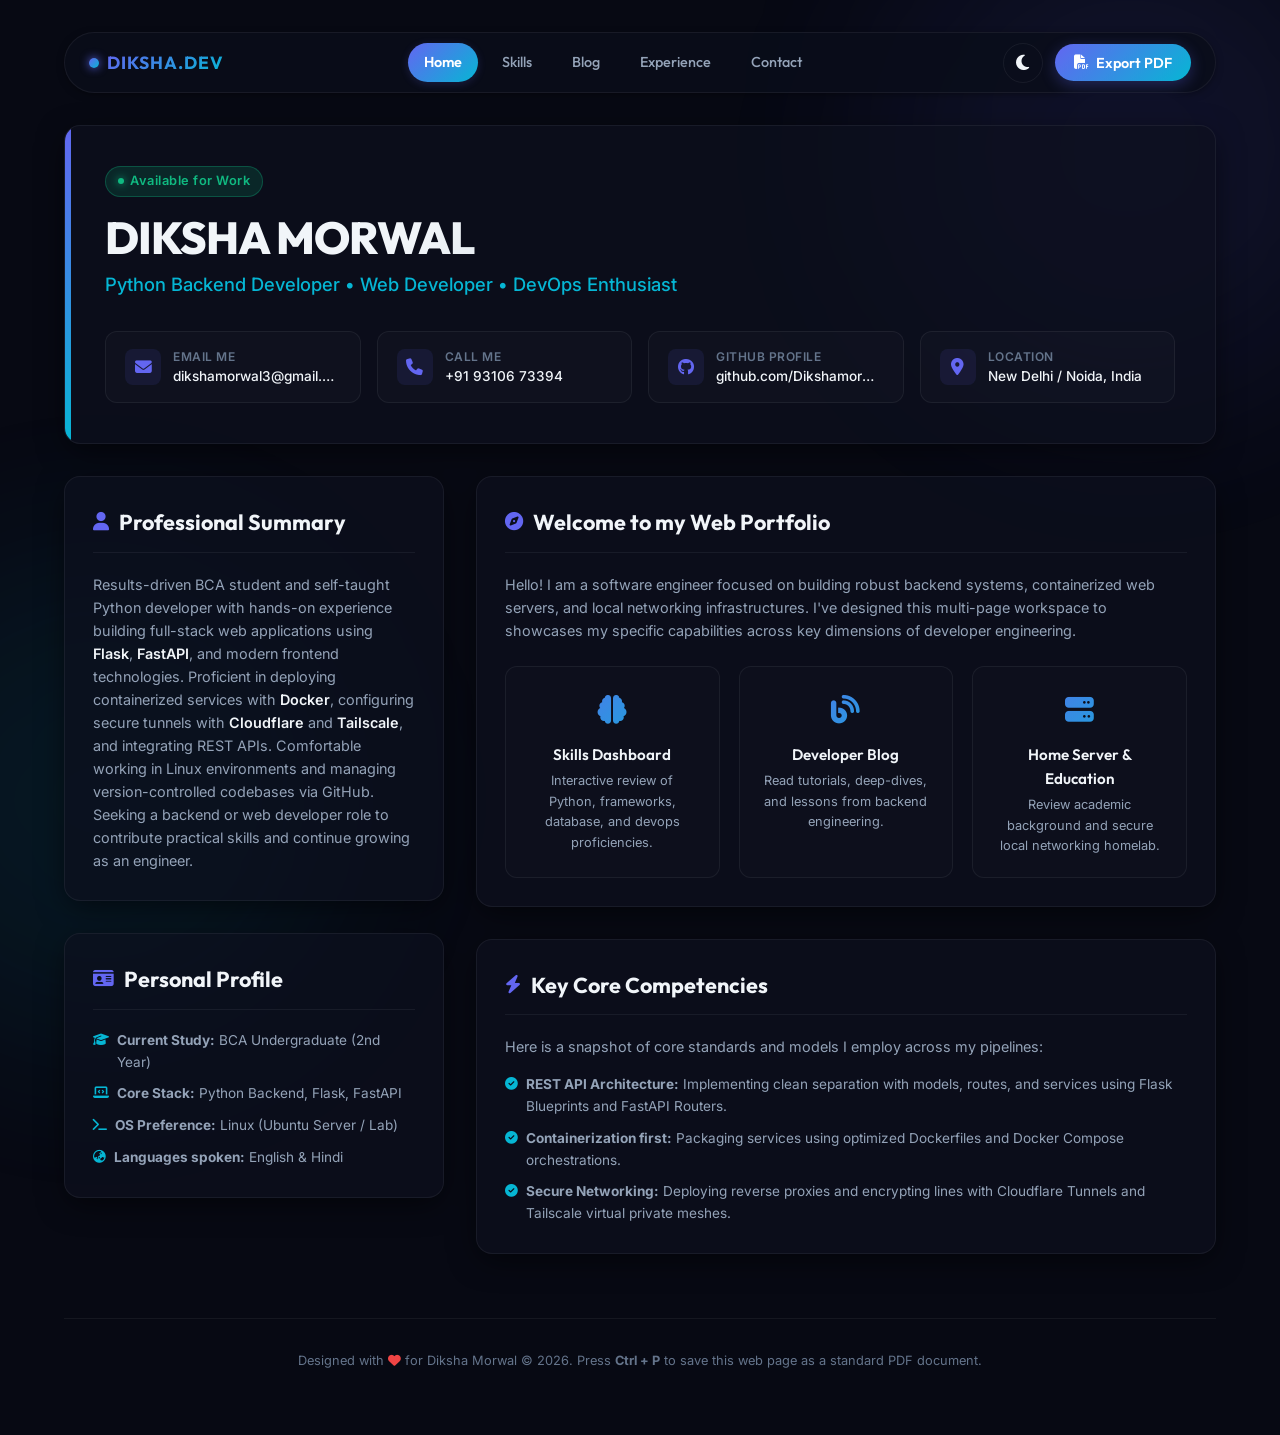
==== Desktop/my resume/index.html @ 6a2a5f1f "Add portfolio website with blog, skills, experience, and contact pages" ====
<!DOCTYPE html>
<html lang="en" data-theme="dark">
<head>
    <meta charset="UTF-8">
    <meta name="viewport" content="width=device-width, initial-scale=1.0">
    <title>Diksha Morwal - Home | Python Backend Developer</title>
    <meta name="description" content="Professional portfolio of Diksha Morwal, Python Backend Developer & Web Developer. Explore skills, projects, and home server setups.">
    <!-- Google Fonts -->
    <link rel="preconnect" href="https://fonts.googleapis.com">
    <link rel="preconnect" href="https://fonts.gstatic.com" crossorigin>
    <link href="https://fonts.googleapis.com/css2?family=Inter:wght@300;400;500;600;700&family=Outfit:wght@400;500;600;700;800&display=swap" rel="stylesheet">
    <!-- FontAwesome Icons -->
    <link rel="stylesheet" href="https://cdnjs.cloudflare.com/ajax/libs/font-awesome/6.4.0/css/all.min.css">
    <!-- Stylesheet -->
    <link rel="stylesheet" href="style.css">
</head>
<body>
    <!-- Background Elements -->
    <div class="bg-glow bg-glow-1"></div>
    <div class="bg-glow bg-glow-2"></div>

    <div class="container animate-fade-in">
        <!-- Floating Navigation & Action Bar -->
        <header class="action-bar no-print">
            <div class="action-logo">
                <span class="logo-dot"></span>
                <span class="logo-text">DIKSHA.DEV</span>
            </div>
            <!-- Dynamic Navigation Links -->
            <nav class="nav-links">
                <a href="index.html" class="nav-link active">Home</a>
                <a href="skills.html" class="nav-link">Skills</a>
                <a href="blog.html" class="nav-link">Blog</a>
                <a href="experience.html" class="nav-link">Experience</a>
                <a href="contact.html" class="nav-link">Contact</a>
            </nav>
            <div class="action-buttons">
                <button id="theme-toggle" class="btn-action" title="Toggle Light/Dark Mode" aria-label="Toggle Light/Dark Mode">
                    <i class="fas fa-moon moon-icon"></i>
                    <i class="fas fa-sun sun-icon"></i>
                </button>
                <button onclick="window.print()" class="btn-primary" title="Print or Save as PDF">
                    <i class="fas fa-file-pdf"></i> <span>Export PDF</span>
                </button>
            </div>
        </header>

        <!-- Main Resume Frame -->
        <div class="resume-wrapper">
            
            <!-- Hero Header Section -->
            <section class="hero-section">
                <div class="hero-content">
                    <div class="hero-text">
                        <div class="hero-badge">Available for Work</div>
                        <h1 class="name-title">DIKSHA MORWAL</h1>
                        <p class="role-subtitle">Python Backend Developer &bull; Web Developer &bull; DevOps Enthusiast</p>
                    </div>
                    <!-- Contact Cards -->
                    <div class="contact-grid">
                        <a href="mailto:dikshamorwal3@gmail.com" class="contact-card">
                            <div class="contact-icon"><i class="fas fa-envelope"></i></div>
                            <div class="contact-info">
                                <span class="contact-label">Email Me</span>
                                <span class="contact-value">dikshamorwal3@gmail.com</span>
                            </div>
                        </a>
                        <a href="tel:+919310673394" class="contact-card">
                            <div class="contact-icon"><i class="fas fa-phone"></i></div>
                            <div class="contact-info">
                                <span class="contact-label">Call Me</span>
                                <span class="contact-value">+91 93106 73394</span>
                            </div>
                        </a>
                        <a href="https://github.com/Dikshamorwal" target="_blank" rel="noopener noreferrer" class="contact-card">
                            <div class="contact-icon"><i class="fab fa-github"></i></div>
                            <div class="contact-info">
                                <span class="contact-label">GitHub Profile</span>
                                <span class="contact-value">github.com/Dikshamorwal</span>
                            </div>
                        </a>
                        <div class="contact-card no-link">
                            <div class="contact-icon"><i class="fas fa-map-marker-alt"></i></div>
                            <div class="contact-info">
                                <span class="contact-label">Location</span>
                                <span class="contact-value">New Delhi / Noida, India</span>
                            </div>
                        </div>
                    </div>
                </div>
            </section>

            <!-- Two-Column Layout -->
            <div class="resume-columns">
                
                <!-- Left Column (General Summary & Professional profile) -->
                <aside class="left-column">
                    <!-- Professional Summary -->
                    <div class="resume-card summary-card">
                        <h2 class="section-title"><i class="fas fa-user"></i> Professional Summary</h2>
                        <p class="summary-text">
                            Results-driven BCA student and self-taught Python developer with hands-on experience building full-stack web applications using <strong>Flask</strong>, <strong>FastAPI</strong>, and modern frontend technologies. Proficient in deploying containerized services with <strong>Docker</strong>, configuring secure tunnels with <strong>Cloudflare</strong> and <strong>Tailscale</strong>, and integrating REST APIs. Comfortable working in Linux environments and managing version-controlled codebases via GitHub. Seeking a backend or web developer role to contribute practical skills and continue growing as an engineer.
                        </p>
                    </div>

                    <!-- Personal Information quick list -->
                    <div class="resume-card summary-card">
                        <h2 class="section-title"><i class="fas fa-id-card"></i> Personal Profile</h2>
                        <ul class="additional-list">
                            <li><i class="fas fa-graduation-cap"></i> <span><strong>Current Study:</strong> BCA Undergraduate (2nd Year)</span></li>
                            <li><i class="fas fa-laptop-code"></i> <span><strong>Core Stack:</strong> Python Backend, Flask, FastAPI</span></li>
                            <li><i class="fas fa-terminal"></i> <span><strong>OS Preference:</strong> Linux (Ubuntu Server / Lab)</span></li>
                            <li><i class="fas fa-globe-asia"></i> <span><strong>Languages spoken:</strong> English & Hindi</span></li>
                        </ul>
                    </div>
                </aside>

                <!-- Right Column (Highlights & Quick navigation buttons) -->
                <main class="right-column">
                    <div class="resume-card">
                        <h2 class="section-title"><i class="fas fa-compass"></i> Welcome to my Web Portfolio</h2>
                        <p class="summary-text" style="margin-bottom: 1.5rem;">
                            Hello! I am a software engineer focused on building robust backend systems, containerized web servers, and local networking infrastructures. I've designed this multi-page workspace to showcases my specific capabilities across key dimensions of developer engineering.
                        </p>
                        
                        <div class="lab-infra-diagram">
                            <a href="skills.html" class="lab-node" style="text-decoration: none; color: inherit;">
                                <div class="lab-node-icon"><i class="fas fa-brain"></i></div>
                                <h4>Skills Dashboard</h4>
                                <p>Interactive review of Python, frameworks, database, and devops proficiencies.</p>
                            </a>
                            <a href="blog.html" class="lab-node" style="text-decoration: none; color: inherit;">
                                <div class="lab-node-icon"><i class="fas fa-blog"></i></div>
                                <h4>Developer Blog</h4>
                                <p>Read tutorials, deep-dives, and lessons from backend engineering.</p>
                            </a>
                            <a href="experience.html" class="lab-node" style="text-decoration: none; color: inherit;">
                                <div class="lab-node-icon"><i class="fas fa-server"></i></div>
                                <h4>Home Server & Education</h4>
                                <p>Review academic background and secure local networking homelab.</p>
                            </a>
                        </div>
                    </div>

                    <div class="resume-card">
                        <h2 class="section-title"><i class="fas fa-bolt"></i> Key Core Competencies</h2>
                        <p class="summary-text" style="margin-bottom: 1rem;">
                            Here is a snapshot of core standards and models I employ across my pipelines:
                        </p>
                        <ul class="additional-list">
                            <li><i class="fas fa-check-circle"></i> <span><strong>REST API Architecture:</strong> Implementing clean separation with models, routes, and services using Flask Blueprints and FastAPI Routers.</span></li>
                            <li><i class="fas fa-check-circle"></i> <span><strong>Containerization first:</strong> Packaging services using optimized Dockerfiles and Docker Compose orchestrations.</span></li>
                            <li><i class="fas fa-check-circle"></i> <span><strong>Secure Networking:</strong> Deploying reverse proxies and encrypting lines with Cloudflare Tunnels and Tailscale virtual private meshes.</span></li>
                        </ul>
                    </div>
                </main>

            </div>
        </div>

        <!-- Footer -->
        <footer class="resume-footer no-print">
            <p>Designed with <i class="fas fa-heart"></i> for Diksha Morwal &copy; 2026. Press <strong>Ctrl + P</strong> to save this web page as a standard PDF document.</p>
        </footer>
    </div>

    <!-- Script file for UI Interactivity -->
    <script src="script.js"></script>
</body>
</html>
---- Desktop/my resume/style.css ----
/* -------------------------------------------------------------
   DESIGN SYSTEM & CUSTOM PROPERTIES
   ------------------------------------------------------------- */
:root {
    /* Fonts */
    --font-primary: 'Inter', -apple-system, BlinkMacSystemFont, "Segoe UI", Roboto, sans-serif;
    --font-heading: 'Outfit', sans-serif;

    /* Transition Speeds */
    --transition-fast: 0.2s ease;
    --transition-normal: 0.3s ease;
    --transition-slow: 0.5s ease;

    /* Theme - Dark Mode (Default) */
    --bg-primary: #070913;
    --bg-card: rgba(13, 17, 30, 0.7);
    --bg-action: rgba(10, 14, 26, 0.85);
    --border-color: rgba(255, 255, 255, 0.06);
    --border-hover: rgba(99, 102, 241, 0.35);
    --text-primary: #f1f5f9;
    --text-secondary: #94a3b8;
    --text-muted: #64748b;
    --accent-color: #6366f1; /* Indigo */
    --accent-cyan: #06b6d4;  /* Cyan */
    --accent-gradient: linear-gradient(135deg, #6366f1 0%, #06b6d4 100%);
    --bg-glow-1: rgba(99, 102, 241, 0.12);
    --bg-glow-2: rgba(6, 182, 212, 0.1);
    
    /* Tech Stack Colors for tags */
    --color-python: #3776AB;
    --color-js: #F7DF1E;
    --color-c: #A8B9CC;
    --color-flask: #000000;
    --color-fastapi: #059669;
    --color-html: #E34F26;
    --color-css: #1572B6;
    --color-tailwind: #06B6D4;
    --color-bootstrap: #7952B3;
    --color-sqlite: #003B57;
    --color-mongodb: #47A248;
    --color-docker: #2496ED;
    --color-linux: #FCC624;
    --color-git: #F05032;
    --color-cloudflare: #F38020;
    --color-tailscale: #ff4d4d;
    --color-ai: #8b5cf6;
    
    --shadow-sm: 0 2px 8px -2px rgba(0, 0, 0, 0.5);
    --shadow-md: 0 8px 30px -4px rgba(0, 0, 0, 0.6);
    --shadow-glow: 0 0 20px rgba(99, 102, 241, 0.15);
    --card-radius: 16px;
}

/* Light Theme Variables */
[data-theme="light"] {
    --bg-primary: #f8fafc;
    --bg-card: rgba(255, 255, 255, 0.85);
    --bg-action: rgba(241, 245, 249, 0.9);
    --border-color: rgba(15, 23, 42, 0.08);
    --border-hover: rgba(79, 70, 229, 0.25);
    --text-primary: #0f172a;
    --text-secondary: #475569;
    --text-muted: #64748b;
    --accent-color: #4f46e5;
    --accent-cyan: #0891b2;
    --accent-gradient: linear-gradient(135deg, #4f46e5 0%, #0891b2 100%);
    --bg-glow-1: rgba(79, 70, 229, 0.06);
    --bg-glow-2: rgba(8, 145, 178, 0.05);
    
    --shadow-sm: 0 2px 8px -2px rgba(15, 23, 42, 0.08);
    --shadow-md: 0 10px 30px -5px rgba(15, 23, 42, 0.06);
    --shadow-glow: 0 4px 20px rgba(79, 70, 229, 0.06);
    --color-flask: #475569;
}

/* -------------------------------------------------------------
   CSS RESET & BASE STYLES
   ------------------------------------------------------------- */
* {
    box-sizing: border-box;
    margin: 0;
    padding: 0;
    scrollbar-width: thin;
    scrollbar-color: var(--accent-color) var(--bg-primary);
}

body {
    font-family: var(--font-primary);
    background-color: var(--bg-primary);
    color: var(--text-primary);
    line-height: 1.6;
    overflow-x: hidden;
    transition: background-color var(--transition-normal), color var(--transition-normal);
}

/* Custom Scrollbar */
::-webkit-scrollbar {
    width: 8px;
}
::-webkit-scrollbar-track {
    background: var(--bg-primary);
}
::-webkit-scrollbar-thumb {
    background: var(--accent-color);
    border-radius: 4px;
}
::-webkit-scrollbar-thumb:hover {
    background: var(--accent-cyan);
}

/* Page Fade In Animation */
@keyframes pageFadeIn {
    from {
        opacity: 0;
        transform: translateY(12px);
    }
    to {
        opacity: 1;
        transform: translateY(0);
    }
}
.animate-fade-in {
    animation: pageFadeIn 0.5s cubic-bezier(0.16, 1, 0.3, 1) forwards;
}

/* Background Ambient Glows */
.bg-glow {
    position: fixed;
    width: 500px;
    height: 500px;
    border-radius: 50%;
    filter: blur(100px);
    z-index: -1;
    pointer-events: none;
    opacity: 0.8;
    transition: background var(--transition-normal);
}
.bg-glow-1 {
    top: -100px;
    right: -100px;
    background: var(--bg-glow-1);
}
.bg-glow-2 {
    bottom: -150px;
    left: -150px;
    background: var(--bg-glow-2);
}

.container {
    width: 100%;
    max-width: 1200px;
    margin: 0 auto;
    padding: 2rem 1.5rem;
}

/* -------------------------------------------------------------
   FLOATING ACTION & NAVIGATION BAR (UPDATED)
   ------------------------------------------------------------- */
.action-bar {
    display: flex;
    justify-content: space-between;
    align-items: center;
    background: var(--bg-action);
    backdrop-filter: blur(12px);
    -webkit-backdrop-filter: blur(12px);
    border: 1px solid var(--border-color);
    border-radius: 50px;
    padding: 0.6rem 1.5rem;
    margin-bottom: 2rem;
    box-shadow: var(--shadow-sm);
    position: sticky;
    top: 1rem;
    z-index: 100;
    transition: all var(--transition-normal);
}
.action-logo {
    display: flex;
    align-items: center;
    gap: 8px;
}
.logo-dot {
    width: 10px;
    height: 10px;
    background: var(--accent-gradient);
    border-radius: 50%;
    display: inline-block;
    box-shadow: 0 0 10px var(--accent-color);
}
.logo-text {
    font-family: var(--font-heading);
    font-weight: 700;
    font-size: 1.1rem;
    letter-spacing: 1px;
    background: var(--accent-gradient);
    -webkit-background-clip: text;
    -webkit-text-fill-color: transparent;
}

/* Center Navigation Links */
.nav-links {
    display: flex;
    align-items: center;
    gap: 8px;
}
.nav-link {
    text-decoration: none;
    color: var(--text-secondary);
    font-family: var(--font-heading);
    font-weight: 500;
    font-size: 0.9rem;
    padding: 0.5rem 1rem;
    border-radius: 20px;
    transition: all var(--transition-fast);
}
.nav-link:hover {
    color: var(--text-primary);
    background: rgba(255, 255, 255, 0.04);
}
.nav-link.active {
    color: #ffffff;
    background: var(--accent-gradient);
    font-weight: 600;
    box-shadow: 0 2px 8px rgba(99, 102, 241, 0.2);
}
[data-theme="light"] .nav-link.active {
    color: #ffffff;
}

.action-buttons {
    display: flex;
    align-items: center;
    gap: 12px;
}

/* Filter active bar */
.filter-indicator {
    background: rgba(99, 102, 241, 0.15);
    border: 1px solid var(--accent-color);
    border-radius: 30px;
    padding: 4px 12px;
    display: flex;
    align-items: center;
    gap: 8px;
    font-size: 0.8rem;
    color: var(--text-primary);
}
.filter-indicator button {
    background: none;
    border: none;
    color: var(--text-primary);
    cursor: pointer;
    font-size: 0.8rem;
    display: flex;
    align-items: center;
}
.filter-indicator button:hover {
    color: #ef4444;
}
.hidden {
    display: none !important;
}

/* Button UI */
.btn-action {
    background: transparent;
    border: 1px solid var(--border-color);
    color: var(--text-primary);
    width: 40px;
    height: 40px;
    border-radius: 50%;
    cursor: pointer;
    display: flex;
    align-items: center;
    justify-content: center;
    font-size: 1.1rem;
    transition: all var(--transition-fast);
}
.btn-action:hover {
    border-color: var(--border-hover);
    color: var(--accent-color);
    box-shadow: var(--shadow-glow);
}
.btn-primary {
    background: var(--accent-gradient);
    border: none;
    color: #ffffff;
    padding: 0.6rem 1.2rem;
    border-radius: 30px;
    cursor: pointer;
    font-family: var(--font-heading);
    font-weight: 600;
    display: flex;
    align-items: center;
    gap: 8px;
    font-size: 0.9rem;
    box-shadow: 0 4px 15px rgba(99, 102, 241, 0.3);
    transition: all var(--transition-fast);
}
.btn-primary:hover {
    transform: translateY(-2px);
    box-shadow: 0 6px 20px rgba(99, 102, 241, 0.45);
}

/* Theme Icon Transitions */
.moon-icon { display: block; }
.sun-icon { display: none; }
[data-theme="light"] .moon-icon { display: none; }
[data-theme="light"] .sun-icon { display: block; }

/* -------------------------------------------------------------
   HERO / HEADER SECTION
   ------------------------------------------------------------- */
.resume-wrapper {
    display: flex;
    flex-direction: column;
    gap: 2rem;
}
.hero-section {
    background: var(--bg-card);
    backdrop-filter: blur(16px);
    -webkit-backdrop-filter: blur(16px);
    border: 1px solid var(--border-color);
    border-radius: var(--card-radius);
    padding: 2.5rem;
    box-shadow: var(--shadow-md);
    position: relative;
    overflow: hidden;
}
.hero-section::before {
    content: '';
    position: absolute;
    top: 0;
    left: 0;
    width: 6px;
    height: 100%;
    background: var(--accent-gradient);
}
.hero-badge {
    background: rgba(16, 185, 129, 0.15);
    color: #10b981;
    border: 1px solid rgba(16, 185, 129, 0.3);
    padding: 4px 12px;
    border-radius: 20px;
    font-size: 0.8rem;
    font-weight: 600;
    display: inline-flex;
    align-items: center;
    gap: 6px;
    margin-bottom: 1rem;
    letter-spacing: 0.5px;
}
.hero-badge::before {
    content: '';
    width: 6px;
    height: 6px;
    background: #10b981;
    border-radius: 50%;
    display: inline-block;
    box-shadow: 0 0 8px #10b981;
}
.name-title {
    font-family: var(--font-heading);
    font-weight: 800;
    font-size: 2.8rem;
    letter-spacing: -1px;
    line-height: 1.1;
    background: linear-gradient(135deg, var(--text-primary) 30%, var(--text-secondary) 100%);
    -webkit-background-clip: text;
    -webkit-text-fill-color: transparent;
    margin-bottom: 0.5rem;
}
.role-subtitle {
    font-size: 1.15rem;
    color: var(--accent-cyan);
    font-weight: 500;
    margin-bottom: 2rem;
}

/* Contact Details Cards */
.contact-grid {
    display: grid;
    grid-template-columns: repeat(auto-fit, minmax(220px, 1fr));
    gap: 1rem;
}
.contact-card {
    display: flex;
    align-items: center;
    gap: 12px;
    padding: 0.9rem 1.2rem;
    background: rgba(255, 255, 255, 0.02);
    border: 1px solid var(--border-color);
    border-radius: 12px;
    text-decoration: none;
    color: inherit;
    transition: all var(--transition-fast);
}
.contact-card:not(.no-link):hover {
    background: rgba(99, 102, 241, 0.05);
    border-color: var(--border-hover);
    transform: translateY(-2px);
}
.contact-icon {
    width: 36px;
    height: 36px;
    border-radius: 8px;
    background: rgba(99, 102, 241, 0.1);
    color: var(--accent-color);
    display: flex;
    align-items: center;
    justify-content: center;
    font-size: 1.05rem;
    flex-shrink: 0;
    transition: background var(--transition-fast);
}
.contact-card:not(.no-link):hover .contact-icon {
    background: var(--accent-gradient);
    color: #ffffff;
}
.contact-info {
    display: flex;
    flex-direction: column;
    overflow: hidden;
}
.contact-label {
    font-size: 0.75rem;
    color: var(--text-muted);
    font-weight: 600;
    text-transform: uppercase;
    letter-spacing: 0.5px;
}
.contact-value {
    font-size: 0.85rem;
    color: var(--text-primary);
    font-weight: 500;
    white-space: nowrap;
    text-overflow: ellipsis;
    overflow: hidden;
}

/* -------------------------------------------------------------
   TWO COLUMN CONTENT SECTION
   ------------------------------------------------------------- */
.resume-columns {
    display: grid;
    grid-template-columns: 380px 1fr;
    gap: 2rem;
    align-items: start;
}

/* Card Styling */
.resume-card {
    background: var(--bg-card);
    backdrop-filter: blur(16px);
    -webkit-backdrop-filter: blur(16px);
    border: 1px solid var(--border-color);
    border-radius: var(--card-radius);
    padding: 1.75rem;
    box-shadow: var(--shadow-md);
    margin-bottom: 2rem;
    transition: all var(--transition-normal);
}
.resume-card:hover {
    border-color: var(--border-hover);
    box-shadow: var(--shadow-glow), var(--shadow-md);
}

.section-title {
    font-family: var(--font-heading);
    font-weight: 700;
    font-size: 1.35rem;
    margin-bottom: 1.25rem;
    display: flex;
    align-items: center;
    gap: 10px;
    color: var(--text-primary);
    border-bottom: 1px solid var(--border-color);
    padding-bottom: 0.75rem;
}
.section-title i {
    color: var(--accent-color);
    font-size: 1.15rem;
}
.section-tip {
    font-size: 0.75rem;
    color: var(--text-muted);
    margin-top: -0.75rem;
    margin-bottom: 1rem;
    display: flex;
    align-items: center;
    gap: 4px;
}

/* -------------------------------------------------------------
   LEFT COLUMN STYLES
   ------------------------------------------------------------- */
.left-column {
    display: flex;
    flex-direction: column;
}
.summary-text {
    font-size: 0.9rem;
    color: var(--text-secondary);
    line-height: 1.6;
}
.summary-text strong {
    color: var(--text-primary);
    font-weight: 600;
}

/* Skill Tags Styles */
.skills-container {
    display: flex;
    flex-direction: column;
    gap: 1.25rem;
}
.skill-category h3 {
    font-size: 0.85rem;
    font-weight: 600;
    text-transform: uppercase;
    color: var(--text-muted);
    letter-spacing: 0.5px;
    margin-bottom: 0.6rem;
}
.skill-tags {
    display: flex;
    flex-wrap: wrap;
    gap: 8px;
}
.skill-tag {
    font-size: 0.8rem;
    font-weight: 500;
    background: rgba(255, 255, 255, 0.03);
    border: 1px solid var(--border-color);
    color: var(--text-secondary);
    padding: 5px 12px;
    border-radius: 20px;
    cursor: pointer;
    display: flex;
    align-items: center;
    gap: 6px;
    transition: all var(--transition-fast);
    user-select: none;
}
.skill-tag:hover {
    background: rgba(99, 102, 241, 0.08);
    border-color: var(--accent-color);
    color: var(--text-primary);
    transform: scale(1.03);
}

/* Clickable active skill tag */
.skill-tag.active {
    background: var(--accent-gradient) !important;
    color: #ffffff !important;
    border-color: transparent !important;
    box-shadow: 0 2px 10px rgba(99, 102, 241, 0.35);
}

/* Specific Skill Tag Brand Colors on Hover */
.skill-tag:hover .text-python { color: var(--color-python); }
.skill-tag:hover .text-js { color: var(--color-js); }
.skill-tag:hover .text-c { color: var(--color-c); }
.skill-tag:hover .text-flask { color: #f1f5f9; }
[data-theme="light"] .skill-tag:hover .text-flask { color: #000; }
.skill-tag:hover .text-fastapi { color: var(--color-fastapi); }
.skill-tag:hover .text-api { color: var(--accent-cyan); }
.skill-tag:hover .text-html { color: var(--color-html); }
.skill-tag:hover .text-css { color: var(--color-css); }
.skill-tag:hover .text-tailwind { color: var(--color-tailwind); }
.skill-tag:hover .text-bootstrap { color: var(--color-bootstrap); }
.skill-tag:hover .text-sqlite { color: var(--color-sqlite); }
.skill-tag:hover .text-mongodb { color: var(--color-mongodb); }
.skill-tag:hover .text-docker { color: var(--color-docker); }
.skill-tag:hover .text-linux { color: var(--color-linux); }
.skill-tag:hover .text-git { color: var(--color-git); }
.skill-tag:hover .text-cloudflare { color: var(--color-cloudflare); }
.skill-tag:hover .text-tailscale { color: var(--color-tailscale); }
.skill-tag:hover .text-ai { color: var(--color-ai); }

/* Timeline (Education) */
.timeline {
    position: relative;
    padding-left: 20px;
    border-left: 2px solid var(--border-color);
    display: flex;
    flex-direction: column;
    gap: 1.5rem;
}
.timeline-item {
    position: relative;
}
.timeline-dot {
    position: absolute;
    left: -27px;
    top: 5px;
    width: 12px;
    height: 12px;
    border-radius: 50%;
    background: var(--bg-primary);
    border: 2px solid var(--accent-color);
    transition: all var(--transition-fast);
}
.timeline-item:hover .timeline-dot {
    background: var(--accent-cyan);
    border-color: var(--accent-cyan);
    box-shadow: 0 0 8px var(--accent-cyan);
    transform: scale(1.2);
}
.timeline-header {
    display: flex;
    flex-direction: column;
    margin-bottom: 4px;
}
.timeline-date {
    font-size: 0.75rem;
    font-weight: 600;
    color: var(--accent-cyan);
}
.timeline-degree {
    font-family: var(--font-heading);
    font-size: 0.95rem;
    font-weight: 700;
    color: var(--text-primary);
}
.timeline-institution {
    font-size: 0.85rem;
    color: var(--text-secondary);
    margin-bottom: 6px;
}
.timeline-tag {
    display: inline-block;
    font-size: 0.7rem;
    font-weight: 600;
    text-transform: uppercase;
    letter-spacing: 0.5px;
    background: rgba(255, 255, 255, 0.04);
    border: 1px solid var(--border-color);
    color: var(--text-muted);
    padding: 2px 8px;
    border-radius: 4px;
}

/* -------------------------------------------------------------
   SKILLS PAGE & SHIELD/PROGRESS BAR UI (NEW)
   ------------------------------------------------------------- */
.skills-grid {
    display: grid;
    grid-template-columns: repeat(auto-fit, minmax(320px, 1fr));
    gap: 1.5rem;
}
.skill-prof-item {
    margin-bottom: 1.2rem;
}
.skill-prof-header {
    display: flex;
    justify-content: space-between;
    align-items: center;
    font-size: 0.9rem;
    font-weight: 500;
    color: var(--text-primary);
    margin-bottom: 4px;
}
.skill-prof-header span i {
    width: 20px;
    margin-right: 4px;
}
.skill-percent {
    font-size: 0.8rem;
    color: var(--accent-cyan);
    font-weight: 600;
}
.progress-bar-container {
    width: 100%;
    height: 6px;
    background: rgba(255, 255, 255, 0.04);
    border-radius: 10px;
    overflow: hidden;
    position: relative;
    border: 1px solid rgba(255, 255, 255, 0.02);
}
.progress-bar-fill {
    height: 100%;
    background: var(--accent-gradient);
    border-radius: 10px;
    width: 0%; /* Populated by JS on load */
    transition: width 1.2s cubic-bezier(0.16, 1, 0.3, 1);
}

/* -------------------------------------------------------------
   PROJECTS SEARCH & LIST STYLES (UPDATED)
   ------------------------------------------------------------- */
.search-filter-wrapper {
    display: flex;
    gap: 1rem;
    margin-bottom: 1.5rem;
    flex-wrap: wrap;
}
.search-container {
    position: relative;
    flex: 1;
    min-width: 260px;
}
.search-container i {
    position: absolute;
    left: 14px;
    top: 50%;
    transform: translateY(-50%);
    color: var(--text-muted);
}
.search-input {
    width: 100%;
    background: rgba(255, 255, 255, 0.02);
    border: 1px solid var(--border-color);
    border-radius: 30px;
    padding: 0.65rem 1rem 0.65rem 2.5rem;
    color: var(--text-primary);
    font-family: var(--font-primary);
    font-size: 0.9rem;
    transition: all var(--transition-fast);
}
.search-input:focus {
    outline: none;
    border-color: var(--accent-color);
    background: rgba(99, 102, 241, 0.04);
    box-shadow: var(--shadow-glow);
}

.projects-list {
    display: flex;
    flex-direction: column;
    gap: 1.5rem;
}

.project-item {
    border: 1px solid var(--border-color);
    border-radius: 12px;
    padding: 1.5rem;
    background: rgba(255, 255, 255, 0.01);
    transition: all var(--transition-normal);
    position: relative;
    overflow: hidden;
}
.project-item::before {
    content: '';
    position: absolute;
    top: 0;
    left: 0;
    width: 4px;
    height: 0%;
    background: var(--accent-gradient);
    transition: height var(--transition-normal);
}
.project-item:hover {
    background: rgba(255, 255, 255, 0.03);
    border-color: var(--border-hover);
    transform: translateX(4px);
}
.project-item:hover::before {
    height: 100%;
}

/* Tag filter highlighting logic */
.project-item.dimmed {
    opacity: 0.15;
    filter: blur(1.5px);
    transform: scale(0.97);
    pointer-events: none;
}
.project-item.highlighted {
    border-color: var(--accent-color);
    box-shadow: var(--shadow-glow);
    background: rgba(99, 102, 241, 0.04);
}

.project-header {
    display: flex;
    justify-content: space-between;
    align-items: center;
    flex-wrap: wrap;
    gap: 10px;
    margin-bottom: 0.75rem;
}
.project-title {
    font-family: var(--font-heading);
    font-size: 1.15rem;
    font-weight: 700;
    color: var(--text-primary);
}
.project-date {
    font-size: 0.75rem;
    font-weight: 600;
    color: var(--accent-cyan);
    background: rgba(6, 182, 212, 0.08);
    padding: 2px 8px;
    border-radius: 4px;
    text-transform: uppercase;
    letter-spacing: 0.5px;
}

.project-tech-badges {
    display: flex;
    flex-wrap: wrap;
    gap: 6px;
    margin-bottom: 1rem;
}
.tech-badge {
    font-size: 0.7rem;
    font-weight: 600;
    background: rgba(255, 255, 255, 0.03);
    border: 1px solid var(--border-color);
    color: var(--text-muted);
    padding: 3px 8px;
    border-radius: 6px;
    display: flex;
    align-items: center;
    gap: 4px;
}
.project-bullets {
    padding-left: 18px;
    font-size: 0.85rem;
    color: var(--text-secondary);
    display: flex;
    flex-direction: column;
    gap: 6px;
}
.project-bullets li {
    list-style-type: square;
}

/* -------------------------------------------------------------
   EXPERIENCE / LAB INFRASTRUCTURE STYLES (NEW)
   ------------------------------------------------------------- */
.lab-infra-diagram {
    display: grid;
    grid-template-columns: repeat(auto-fit, minmax(200px, 1fr));
    gap: 1.2rem;
    margin-top: 1.5rem;
}
.lab-node {
    background: rgba(255, 255, 255, 0.01);
    border: 1px solid var(--border-color);
    border-radius: 12px;
    padding: 1.25rem;
    text-align: center;
    transition: all var(--transition-fast);
}
.lab-node:hover {
    border-color: var(--border-hover);
    background: rgba(99, 102, 241, 0.03);
    transform: translateY(-4px);
}
.lab-node-icon {
    font-size: 1.8rem;
    margin-bottom: 10px;
    background: var(--accent-gradient);
    -webkit-background-clip: text;
    -webkit-text-fill-color: transparent;
}
.lab-node h4 {
    font-family: var(--font-heading);
    font-weight: 600;
    font-size: 0.95rem;
    margin-bottom: 4px;
    color: var(--text-primary);
}
.lab-node p {
    font-size: 0.8rem;
    color: var(--text-secondary);
}

/* -------------------------------------------------------------
   CONTACT FORM & MODAL POPUP STYLES (NEW)
   ------------------------------------------------------------- */
.contact-container-grid {
    display: grid;
    grid-template-columns: 1.2fr 1fr;
    gap: 2rem;
}
@media (max-width: 820px) {
    .contact-container-grid {
        grid-template-columns: 1fr;
    }
}
.contact-form {
    display: flex;
    flex-direction: column;
    gap: 1.2rem;
}
.form-group {
    display: flex;
    flex-direction: column;
    gap: 0.4rem;
}
.form-group label {
    font-size: 0.75rem;
    font-weight: 600;
    color: var(--text-muted);
    text-transform: uppercase;
    letter-spacing: 0.5px;
}
.form-input, .form-textarea {
    background: rgba(255, 255, 255, 0.02);
    border: 1px solid var(--border-color);
    border-radius: 8px;
    padding: 0.8rem 1rem;
    color: var(--text-primary);
    font-family: var(--font-primary);
    font-size: 0.9rem;
    transition: all var(--transition-fast);
}
.form-input:focus, .form-textarea:focus {
    outline: none;
    border-color: var(--accent-color);
    background: rgba(99, 102, 241, 0.04);
    box-shadow: var(--shadow-glow);
}
.form-textarea {
    resize: vertical;
    min-height: 120px;
}
.btn-submit {
    background: var(--accent-gradient);
    border: none;
    color: #ffffff;
    padding: 0.8rem 1.5rem;
    border-radius: 8px;
    cursor: pointer;
    font-family: var(--font-heading);
    font-weight: 600;
    font-size: 0.95rem;
    display: flex;
    align-items: center;
    justify-content: center;
    gap: 10px;
    box-shadow: 0 4px 15px rgba(99, 102, 241, 0.25);
    transition: all var(--transition-fast);
}
.btn-submit:hover {
    transform: translateY(-2px);
    box-shadow: 0 6px 20px rgba(99, 102, 241, 0.4);
}

/* Modal Popup overlay */
.modal-overlay {
    position: fixed;
    top: 0;
    left: 0;
    width: 100%;
    height: 100%;
    background: rgba(4, 6, 12, 0.7);
    backdrop-filter: blur(8px);
    -webkit-backdrop-filter: blur(8px);
    display: flex;
    align-items: center;
    justify-content: center;
    z-index: 1000;
    opacity: 0;
    pointer-events: none;
    transition: opacity var(--transition-normal);
}
.modal-overlay.active {
    opacity: 1;
    pointer-events: auto;
}
.modal-card {
    background: var(--bg-card);
    border: 1px solid var(--border-color);
    border-radius: var(--card-radius);
    padding: 2.5rem;
    max-width: 400px;
    width: 90%;
    text-align: center;
    box-shadow: var(--shadow-md);
    transform: scale(0.9);
    transition: transform var(--transition-normal);
}
.modal-overlay.active .modal-card {
    transform: scale(1);
}
.modal-success-icon {
    width: 60px;
    height: 60px;
    background: rgba(16, 185, 129, 0.15);
    color: #10b981;
    border: 1px solid rgba(16, 185, 129, 0.3);
    border-radius: 50%;
    display: flex;
    align-items: center;
    justify-content: center;
    font-size: 1.8rem;
    margin: 0 auto 1.5rem auto;
    box-shadow: 0 0 15px rgba(16, 185, 129, 0.2);
}
.modal-card h3 {
    font-family: var(--font-heading);
    font-weight: 700;
    font-size: 1.4rem;
    margin-bottom: 0.5rem;
    color: var(--text-primary);
}
.modal-card p {
    font-size: 0.9rem;
    color: var(--text-secondary);
    margin-bottom: 1.5rem;
}

/* Certifications & Additional Info Grid */
.grid-two-rows {
    display: grid;
    grid-template-columns: 1fr 1fr;
    gap: 2rem;
}
.grid-two-rows .resume-card {
    margin-bottom: 0;
}

/* Certifications */
.certs-list {
    display: flex;
    flex-direction: column;
    gap: 1rem;
}
.cert-item {
    display: flex;
    align-items: flex-start;
    gap: 12px;
    background: rgba(255, 255, 255, 0.01);
    border: 1px solid var(--border-color);
    padding: 10px 14px;
    border-radius: 10px;
    transition: all var(--transition-fast);
}
.cert-item:hover {
    border-color: var(--border-hover);
    background: rgba(99, 102, 241, 0.03);
}
.cert-icon {
    font-size: 1.1rem;
    color: var(--accent-cyan);
    margin-top: 2px;
}
.cert-details h4 {
    font-size: 0.85rem;
    font-weight: 600;
    color: var(--text-primary);
}
.cert-details p {
    font-size: 0.75rem;
    color: var(--text-muted);
}

/* Additional Info */
.additional-list {
    display: flex;
    flex-direction: column;
    gap: 10px;
    font-size: 0.85rem;
    color: var(--text-secondary);
}
.additional-list li {
    list-style: none;
    display: flex;
    align-items: flex-start;
    gap: 8px;
}
.additional-list li i {
    color: var(--accent-cyan);
    margin-top: 4px;
    font-size: 0.8rem;
}

/* Footer Section */
.resume-footer {
    text-align: center;
    padding: 2rem 0;
    font-size: 0.8rem;
    color: var(--text-muted);
    border-top: 1px solid var(--border-color);
    margin-top: 2rem;
}
.resume-footer i {
    color: #ef4444;
}

/* -------------------------------------------------------------
   RESPONSIVE DESIGN (MEDIA QUERIES)
   ------------------------------------------------------------- */
@media (max-width: 968px) {
    .resume-columns {
        grid-template-columns: 1fr;
        gap: 0;
    }
    .left-column {
        margin-bottom: 0;
    }
    .grid-two-rows {
        grid-template-columns: 1fr;
        gap: 2rem;
    }
    .action-bar {
        flex-direction: column;
        border-radius: 24px;
        padding: 0.9rem 1.5rem;
        gap: 12px;
    }
    .nav-links {
        width: 100%;
        justify-content: center;
        flex-wrap: wrap;
    }
}

@media (max-width: 600px) {
    .container {
        padding: 1rem 0.75rem;
    }
    .action-bar {
        border-radius: 20px;
        padding: 0.6rem 1rem;
    }
    .action-logo .logo-text {
        font-size: 0.95rem;
    }
    .hero-section {
        padding: 1.5rem;
    }
    .name-title {
        font-size: 2.2rem;
    }
    .role-subtitle {
        font-size: 1rem;
    }
    .contact-grid {
        grid-template-columns: 1fr;
    }
    .resume-card {
        padding: 1.25rem;
    }
    .project-header {
        flex-direction: column;
        align-items: flex-start;
        gap: 4px;
    }
    .project-date {
        align-self: flex-start;
    }
    .btn-primary span {
        display: none;
    }
}

/* -------------------------------------------------------------
   PRINT MEDIA STYLES - PIXEL PERFECT FOR A4 PAPER EXPORT
   ------------------------------------------------------------- */
@media print {
    /* Set page specifications */
    @page {
        size: A4 portrait;
        margin: 15mm 12mm 15mm 12mm;
    }

    /* Core print rules */
    body {
        background: #ffffff !important;
        color: #000000 !important;
        font-size: 9.5pt !important;
        line-height: 1.4 !important;
        font-family: Arial, Helvetica, sans-serif !important;
        -webkit-print-color-adjust: exact;
        print-color-adjust: exact;
    }

    .container {
        max-width: 100% !important;
        padding: 0 !important;
        margin: 0 !important;
    }

    .resume-wrapper {
        gap: 1rem !important;
    }

    /* Hide web elements */
    .no-print, 
    .bg-glow, 
    .hero-badge,
    .section-tip {
        display: none !important;
    }

    /* Header styling for printing */
    .hero-section {
        background: transparent !important;
        border: none !important;
        padding: 0 0 10px 0 !important;
        box-shadow: none !important;
        border-bottom: 2px solid #333333 !important;
        border-radius: 0 !important;
        margin-bottom: 12pt !important;
    }
    .hero-section::before {
        display: none !important;
    }
    .name-title {
        font-size: 24pt !important;
        font-weight: bold !important;
        color: #000000 !important;
        -webkit-text-fill-color: initial !important;
        background: none !important;
        text-align: center;
        margin-bottom: 4pt !important;
    }
    .role-subtitle {
        font-size: 11pt !important;
        font-weight: bold !important;
        color: #333333 !important;
        text-align: center;
        margin-bottom: 10pt !important;
    }

    /* Contact info block formatted horizontally */
    .contact-grid {
        display: flex !important;
        flex-wrap: wrap !important;
        justify-content: center !important;
        gap: 12pt !important;
    }
    .contact-card {
        padding: 0 !important;
        background: transparent !important;
        border: none !important;
        display: inline-flex !important;
        gap: 4px !important;
        font-size: 8.5pt !important;
    }
    .contact-card .contact-icon {
        display: none !important; /* Hide icon box */
    }
    .contact-label {
        display: none !important; /* Hide small label */
    }
    .contact-value {
        color: #000000 !important;
        font-weight: normal !important;
        text-decoration: none !important;
    }

    /* Columns configuration */
    .resume-columns {
        display: block !important; /* Single flow to avoid weird height overflows */
    }

    .resume-card {
        background: transparent !important;
        border: none !important;
        padding: 0 !important;
        margin-bottom: 12pt !important;
        box-shadow: none !important;
        backdrop-filter: none !important;
        -webkit-backdrop-filter: none !important;
    }
    .resume-card:hover {
        box-shadow: none !important;
        border-color: transparent !important;
    }

    .section-title {
        font-size: 12pt !important;
        font-weight: bold !important;
        color: #000000 !important;
        border-bottom: 1px solid #666666 !important;
        padding-bottom: 2pt !important;
        margin-bottom: 6pt !important;
        text-transform: uppercase;
        letter-spacing: 0.5px;
    }
    .section-title i {
        display: none !important;
    }

    .summary-text {
        font-size: 9.5pt !important;
        color: #111111 !important;
    }

    /* Skills list formatted as flow text */
    .skills-container {
        display: block !important;
    }
    .skill-category {
        margin-bottom: 6pt !important;
        display: flex !important;
        align-items: flex-start !important;
        gap: 6px !important;
    }
    .skill-category h3 {
        width: 140px !important;
        min-width: 140px !important;
        font-size: 8.5pt !important;
        color: #333333 !important;
        margin-bottom: 0 !important;
        padding-top: 1pt !important;
    }
    .skill-tags {
        display: flex !important;
        flex-wrap: wrap !important;
        gap: 4pt !important;
    }
    .skill-tag {
        font-size: 8.5pt !important;
        background: transparent !important;
        border: 1px solid #777777 !important;
        color: #000000 !important;
        padding: 1pt 5pt !important;
        border-radius: 3px !important;
    }
    .skill-tag i {
        display: none !important;
    }

    /* Education timeline */
    .timeline {
        border-left: none !important;
        padding-left: 0 !important;
        gap: 8pt !important;
    }
    .timeline-item {
        display: flex !important;
        justify-content: space-between !important;
        align-items: flex-start !important;
    }
    .timeline-dot {
        display: none !important;
    }
    .timeline-header {
        flex-direction: column-reverse !important;
        margin-bottom: 0 !important;
    }
    .timeline-degree {
        font-size: 9.5pt !important;
        color: #000000 !important;
    }
    .timeline-date {
        font-size: 9pt !important;
        color: #333333 !important;
        text-align: right;
    }
    .timeline-institution {
        font-size: 9pt !important;
        color: #444444 !important;
        margin-bottom: 0 !important;
    }
    .timeline-tag {
        display: none !important;
    }

    /* Projects list print adjustments */
    .projects-list {
        gap: 8pt !important;
    }
    .project-item {
        border: none !important;
        padding: 0 !important;
        background: transparent !important;
        margin-bottom: 8pt !important;
    }
    .project-item::before {
        display: none !important;
    }
    .project-header {
        display: flex !important;
        justify-content: space-between !important;
        align-items: center !important;
        margin-bottom: 2pt !important;
    }
    .project-title {
        font-size: 10pt !important;
        font-weight: bold !important;
        color: #000000 !important;
    }
    .project-date {
        font-size: 8.5pt !important;
        color: #333333 !important;
        background: transparent !important;
        padding: 0 !important;
        font-weight: normal !important;
    }
    .project-tech-badges {
        display: none !important; /* Hide badges on print to keep clean */
    }
    .project-bullets {
        padding-left: 12pt !important;
        gap: 2pt !important;
    }
    .project-bullets li {
        font-size: 9pt !important;
        color: #111111 !important;
        list-style-type: disc !important;
    }

    /* Certs & Extras */
    .grid-two-rows {
        display: block !important;
    }
    .cert-item {
        border: none !important;
        padding: 0 !important;
        margin-bottom: 6pt !important;
        display: flex !important;
        justify-content: space-between !important;
    }
    .cert-icon {
        display: none !important;
    }
    .cert-details {
        display: flex !important;
        justify-content: space-between !important;
        width: 100% !important;
    }
    .cert-details h4 {
        font-size: 9.5pt !important;
        color: #000000 !important;
    }
    .cert-details p {
        font-size: 9pt !important;
        color: #333333 !important;
    }

    .additional-list {
        font-size: 9pt !important;
        gap: 3pt !important;
    }
    .additional-list li {
        color: #111111 !important;
    }
    .additional-list li i {
        display: none !important;
    }
}
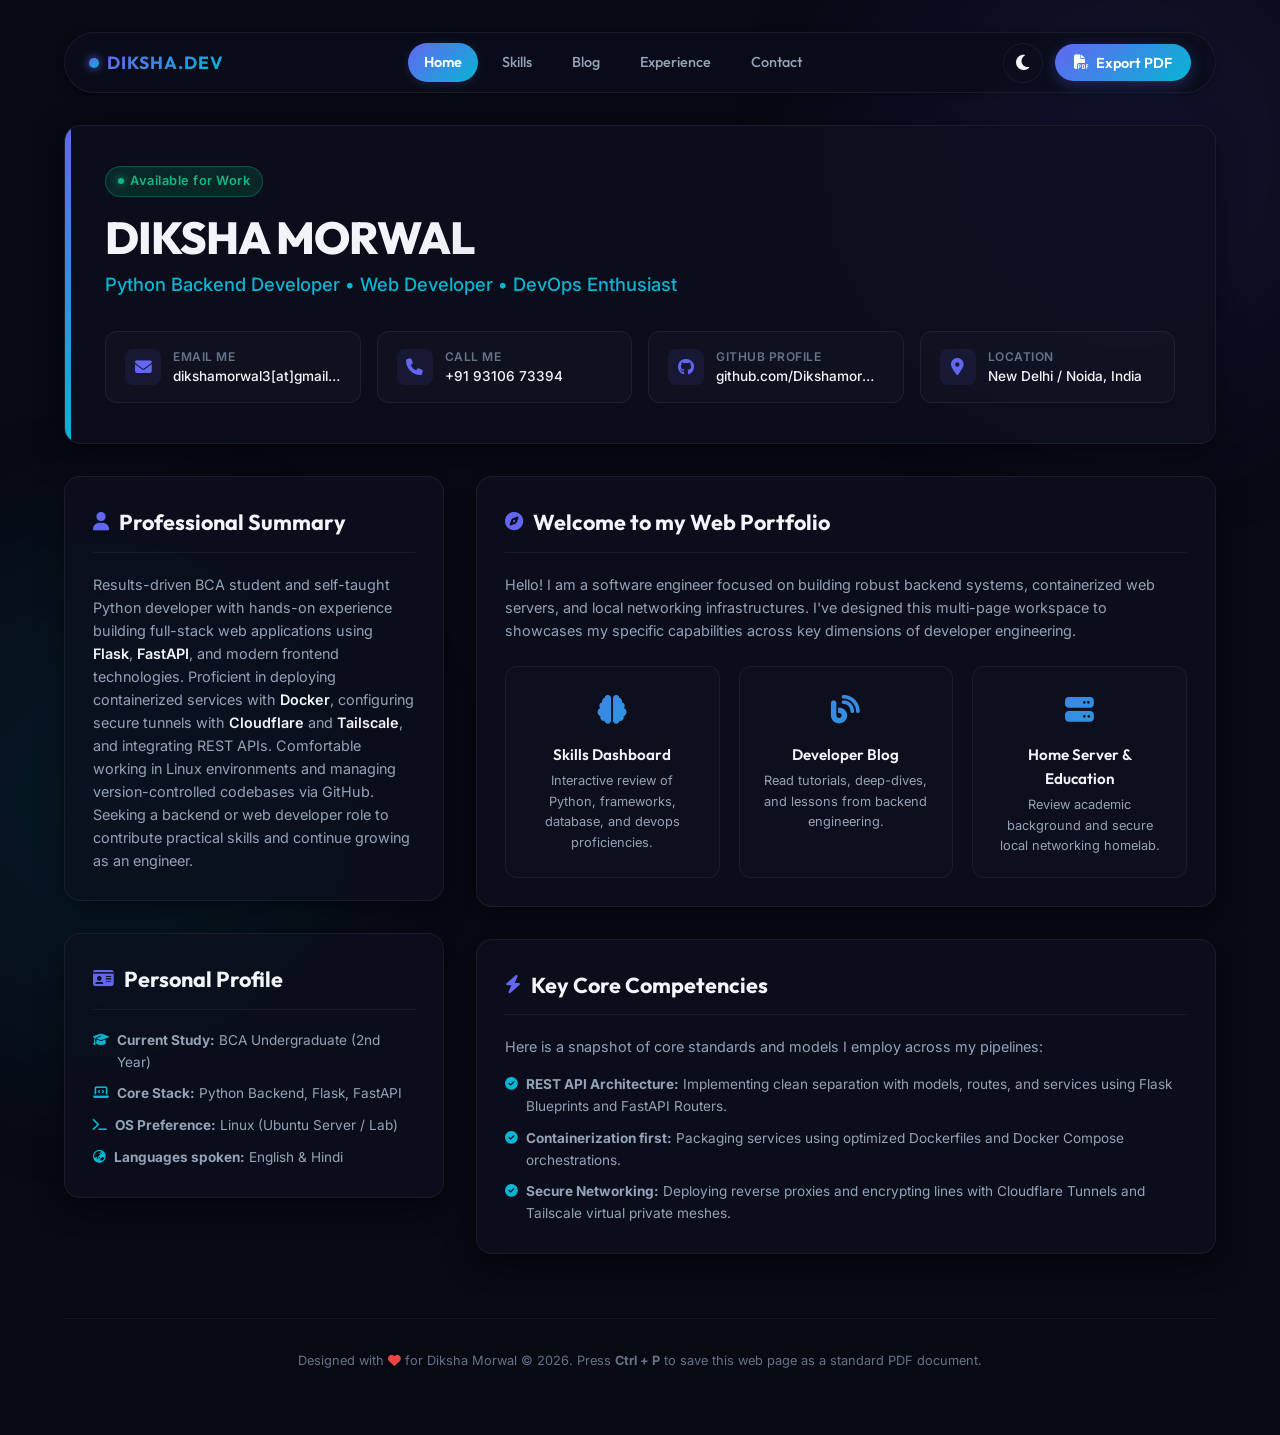
==== commit 87c4881e: "Obfuscate email address to prevent spam" ====
--- a/Desktop/my resume/index.html
+++ b/Desktop/my resume/index.html
@@ -58,11 +58,11 @@
                     </div>
                     <!-- Contact Cards -->
                     <div class="contact-grid">
-                        <a href="mailto:dikshamorwal3@gmail.com" class="contact-card">
+                        <a href="mailto:dikshamorwal3[at]gmail[dot]com" class="contact-card">
                             <div class="contact-icon"><i class="fas fa-envelope"></i></div>
                             <div class="contact-info">
                                 <span class="contact-label">Email Me</span>
-                                <span class="contact-value">dikshamorwal3@gmail.com</span>
+                                <span class="contact-value">dikshamorwal3[at]gmail[dot]com</span>
                             </div>
                         </a>
                         <a href="tel:+919310673394" class="contact-card">
